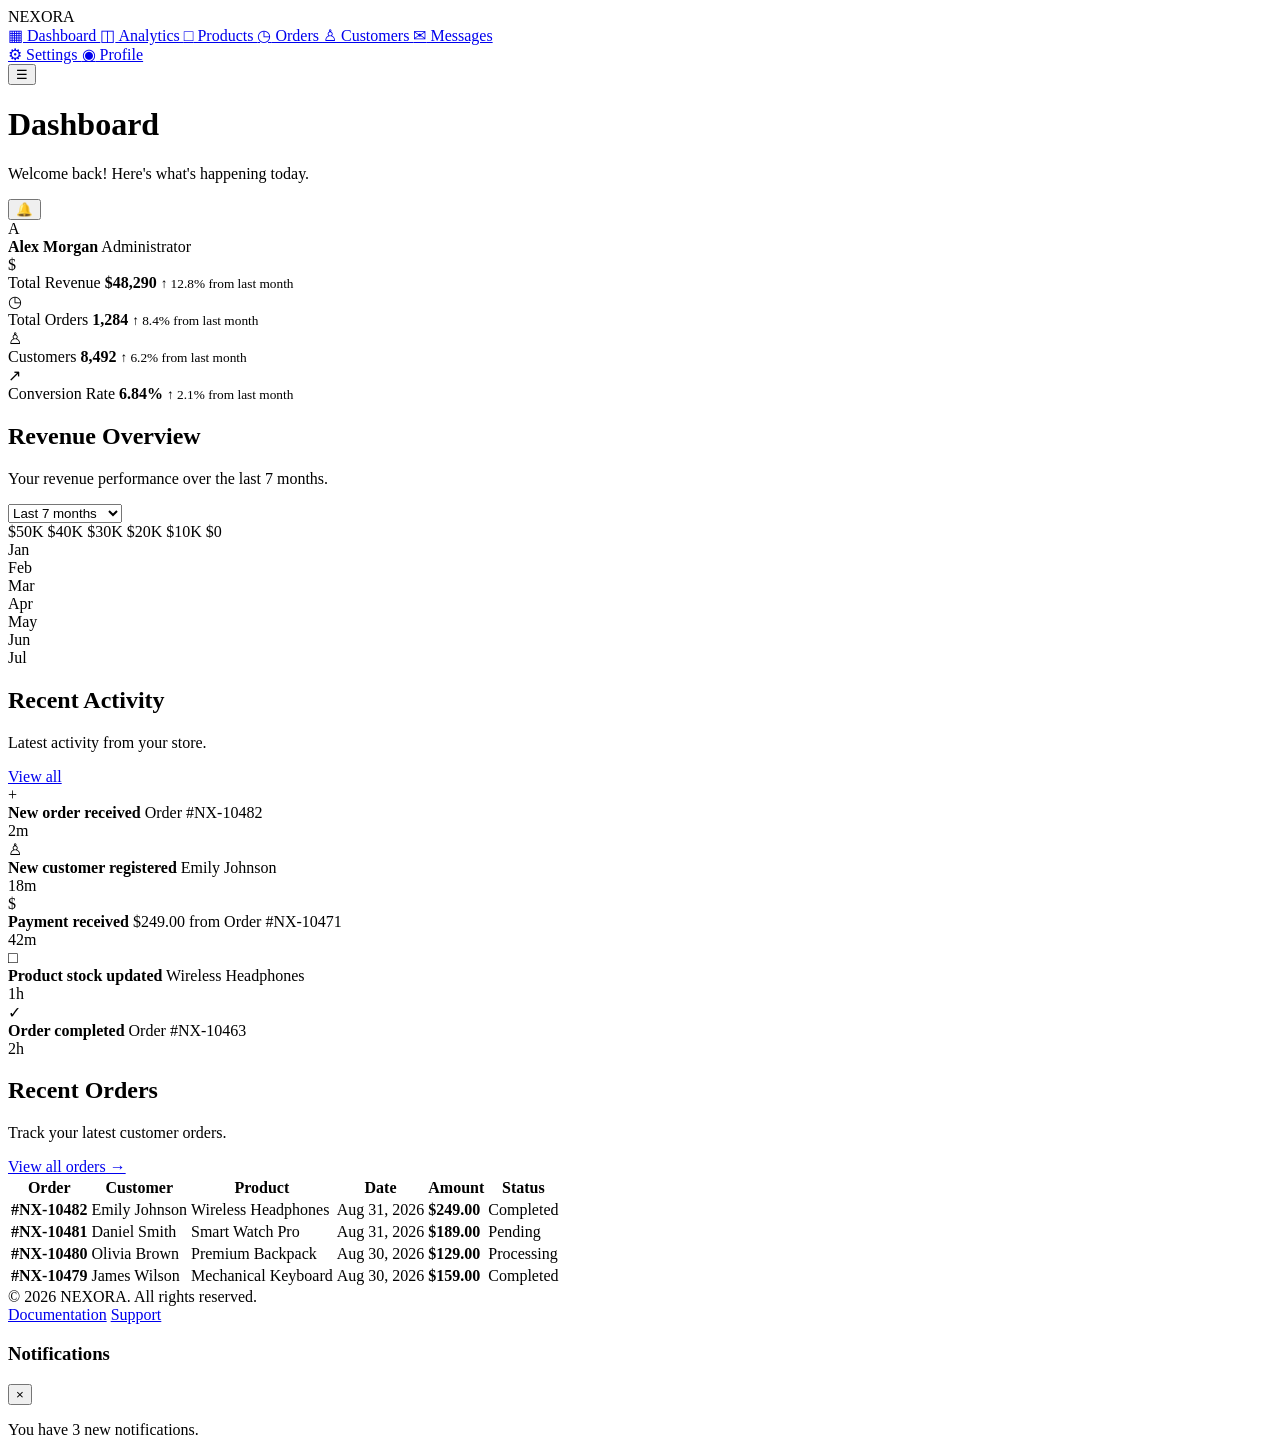
==== index.html @ 35845b74 "index.html" ====
<!DOCTYPE html>
<html lang="en">
<head>
    <meta charset="UTF-8">
    <meta name="viewport" content="width=device-width, initial-scale=1.0">

    <title>NEXORA — Modern Admin Dashboard</title>

    <meta name="description" content="NEXORA is a modern, professional and responsive admin dashboard template.">
    <meta name="author" content="NEXORA">
</head>
<body>

    <aside class="sidebar">

        <div class="logo">
            NEXORA
        </div>

        <nav class="navigation">

            <a href="#" class="nav-link active">
                <span>▦</span>
                Dashboard
            </a>

            <a href="#" class="nav-link">
                <span>◫</span>
                Analytics
            </a>

            <a href="#" class="nav-link">
                <span>□</span>
                Products
            </a>

            <a href="#" class="nav-link">
                <span>◷</span>
                Orders
            </a>

            <a href="#" class="nav-link">
                <span>♙</span>
                Customers
            </a>

            <a href="#" class="nav-link">
                <span>✉</span>
                Messages
            </a>

        </nav>

        <div class="sidebar-bottom">

            <a href="#" class="nav-link">
                <span>⚙</span>
                Settings
            </a>

            <a href="#" class="nav-link">
                <span>◉</span>
                Profile
            </a>

        </div>

    </aside>
        <main class="main-content">

        <header class="topbar">

            <div class="header-left">

                <button class="menu-button" id="menuButton">
                    ☰
                </button>

                <div>
                    <h1>Dashboard</h1>
                    <p>Welcome back! Here's what's happening today.</p>
                </div>

            </div>

            <div class="header-right">

                <button class="icon-button" id="notificationButton">
                    🔔
                    <span class="notification-dot"></span>
                </button>

                <div class="user-profile">

                    <div class="avatar">
                        A
                    </div>

                    <div class="user-info">
                        <strong>Alex Morgan</strong>
                        <span>Administrator</span>
                    </div>

                </div>

            </div>

        </header>
                <section class="stats-grid">

            <article class="stat-card">

                <div class="stat-icon">
                    $
                </div>

                <div class="stat-content">
                    <span class="stat-label">Total Revenue</span>
                    <strong class="stat-value">$48,290</strong>
                    <small class="positive">↑ 12.8% from last month</small>
                </div>

            </article>


            <article class="stat-card">

                <div class="stat-icon">
                    ◷
                </div>

                <div class="stat-content">
                    <span class="stat-label">Total Orders</span>
                    <strong class="stat-value">1,284</strong>
                    <small class="positive">↑ 8.4% from last month</small>
                </div>

            </article>


            <article class="stat-card">

                <div class="stat-icon">
                    ♙
                </div>

                <div class="stat-content">
                    <span class="stat-label">Customers</span>
                    <strong class="stat-value">8,492</strong>
                    <small class="positive">↑ 6.2% from last month</small>
                </div>

            </article>


            <article class="stat-card">

                <div class="stat-icon">
                    ↗
                </div>

                <div class="stat-content">
                    <span class="stat-label">Conversion Rate</span>
                    <strong class="stat-value">6.84%</strong>
                    <small class="positive">↑ 2.1% from last month</small>
                </div>

            </article>

        </section>
                <section class="dashboard-grid">

            <article class="dashboard-card revenue-card">

                <div class="card-header">

                    <div>
                        <h2>Revenue Overview</h2>
                        <p>Your revenue performance over the last 7 months.</p>
                    </div>

                    <select id="revenuePeriod">
                        <option>Last 7 months</option>
                        <option>Last 30 days</option>
                        <option>Last 12 months</option>
                    </select>

                </div>

                <div class="chart-container">

                    <div class="chart-y-axis">
                        <span>$50K</span>
                        <span>$40K</span>
                        <span>$30K</span>
                        <span>$20K</span>
                        <span>$10K</span>
                        <span>$0</span>
                    </div>

                    <div class="chart">

                        <div class="grid-line"></div>
                        <div class="grid-line"></div>
                        <div class="grid-line"></div>
                        <div class="grid-line"></div>
                        <div class="grid-line"></div>

                        <div class="chart-bars">

                            <div class="bar-group">
                                <div class="bar" style="height: 45%;"></div>
                                <span>Jan</span>
                            </div>

                            <div class="bar-group">
                                <div class="bar" style="height: 58%;"></div>
                                <span>Feb</span>
                            </div>

                            <div class="bar-group">
                                <div class="bar" style="height: 52%;"></div>
                                <span>Mar</span>
                            </div>

                            <div class="bar-group">
                                <div class="bar" style="height: 70%;"></div>
                                <span>Apr</span>
                            </div>

                            <div class="bar-group">
                                <div class="bar" style="height: 64%;"></div>
                                <span>May</span>
                            </div>

                            <div class="bar-group">
                                <div class="bar" style="height: 82%;"></div>
                                <span>Jun</span>
                            </div>

                            <div class="bar-group">
                                <div class="bar" style="height: 94%;"></div>
                                <span>Jul</span>
                            </div>

                        </div>

                    </div>

                </div>

            </article>
                        <article class="dashboard-card activity-card">

                <div class="card-header">

                    <div>
                        <h2>Recent Activity</h2>
                        <p>Latest activity from your store.</p>
                    </div>

                    <a href="#" class="view-all">
                        View all
                    </a>

                </div>

                <div class="activity-list">

                    <div class="activity-item">

                        <div class="activity-icon">
                            +
                        </div>

                        <div class="activity-text">
                            <strong>New order received</strong>
                            <span>Order #NX-10482</span>
                        </div>

                        <time>2m</time>

                    </div>


                    <div class="activity-item">

                        <div class="activity-icon">
                            ♙
                        </div>

                        <div class="activity-text">
                            <strong>New customer registered</strong>
                            <span>Emily Johnson</span>
                        </div>

                        <time>18m</time>

                    </div>


                    <div class="activity-item">

                        <div class="activity-icon">
                            $
                        </div>

                        <div class="activity-text">
                            <strong>Payment received</strong>
                            <span>$249.00 from Order #NX-10471</span>
                        </div>

                        <time>42m</time>

                    </div>


                    <div class="activity-item">

                        <div class="activity-icon">
                            □
                        </div>

                        <div class="activity-text">
                            <strong>Product stock updated</strong>
                            <span>Wireless Headphones</span>
                        </div>

                        <time>1h</time>

                    </div>


                    <div class="activity-item">

                        <div class="activity-icon">
                            ✓
                        </div>

                        <div class="activity-text">
                            <strong>Order completed</strong>
                            <span>Order #NX-10463</span>
                        </div>

                        <time>2h</time>

                    </div>

                </div>

            </article>

        </section>
                <section class="dashboard-card orders-card">

            <div class="card-header">

                <div>
                    <h2>Recent Orders</h2>
                    <p>Track your latest customer orders.</p>
                </div>

                <a href="#" class="view-all">
                    View all orders →
                </a>

            </div>


            <div class="table-wrapper">

                <table>

                    <thead>

                        <tr>
                            <th>Order</th>
                            <th>Customer</th>
                            <th>Product</th>
                            <th>Date</th>
                            <th>Amount</th>
                            <th>Status</th>
                        </tr>

                    </thead>


                    <tbody>

                        <tr>

                            <td>
                                <strong>#NX-10482</strong>
                            </td>

                            <td>
                                Emily Johnson
                            </td>

                            <td>
                                Wireless Headphones
                            </td>

                            <td>
                                Aug 31, 2026
                            </td>

                            <td>
                                <strong>$249.00</strong>
                            </td>

                            <td>
                                <span class="status completed">
                                    Completed
                                </span>
                            </td>

                        </tr>


                        <tr>

                            <td>
                                <strong>#NX-10481</strong>
                            </td>

                            <td>
                                Daniel Smith
                            </td>

                            <td>
                                Smart Watch Pro
                            </td>

                            <td>
                                Aug 31, 2026
                            </td>

                            <td>
                                <strong>$189.00</strong>
                            </td>

                            <td>
                                <span class="status pending">
                                    Pending
                                </span>
                            </td>

                        </tr>


                        <tr>

                            <td>
                                <strong>#NX-10480</strong>
                            </td>

                            <td>
                                Olivia Brown
                            </td>

                            <td>
                                Premium Backpack
                            </td>

                            <td>
                                Aug 30, 2026
                            </td>

                            <td>
                                <strong>$129.00</strong>
                            </td>

                            <td>
                                <span class="status processing">
                                    Processing
                                </span>
                            </td>

                        </tr>


                        <tr>

                            <td>
                                <strong>#NX-10479</strong>
                            </td>

                            <td>
                                James Wilson
                            </td>

                            <td>
                                Mechanical Keyboard
                            </td>

                            <td>
                                Aug 30, 2026
                            </td>

                            <td>
                                <strong>$159.00</strong>
                            </td>

                            <td>
                                <span class="status completed">
                                    Completed
                                </span>
                            </td>

                        </tr>

                    </tbody>

                </table>

            </div>

        </section>
                <footer class="footer">

            <span>
                © 2026 NEXORA. All rights reserved.
            </span>

            <div>
                <a href="#">Documentation</a>
                <a href="#">Support</a>
            </div>

        </footer>

    </main>


    <div class="notification-panel" id="notificationPanel">

        <div class="notification-header">

            <h3>Notifications</h3>

            <button id="closeNotifications">
                ×
            </button>

        </div>

        <div class="notification-content">

            <p>
                You have 3 new notifications.
            </p>

        </div>

    </div>
        <script>

        const menuButton =
            document.getElementById("menuButton");

        const sidebar =
            document.querySelector(".sidebar");


        menuButton.addEventListener("click", function () {

            sidebar.classList.toggle("open");

        });


        const notificationButton =
            document.getElementById("notificationButton");

        const notificationPanel =
            document.getElementById("notificationPanel");

        const closeNotifications =
            document.getElementById("closeNotifications");


        notificationButton.addEventListener("click", function () {

            notificationPanel.classList.toggle("show");

        });


        closeNotifications.addEventListener("click", function () {

            notificationPanel.classList.remove("show");

        });


        document.addEventListener("click", function (event) {

            if (
                notificationPanel.classList.contains("show") &&
                !notificationPanel.contains(event.target) &&
                !notificationButton.contains(event.target)
            ) {

                notificationPanel.classList.remove("show");

            }

        });


        const revenuePeriod =
            document.getElementById("revenuePeriod");


        revenuePeriod.addEventListener("change", function () {

            console.log(
                "Selected period:",
                revenuePeriod.value
            );

        });

    </script>

</body>
</html>
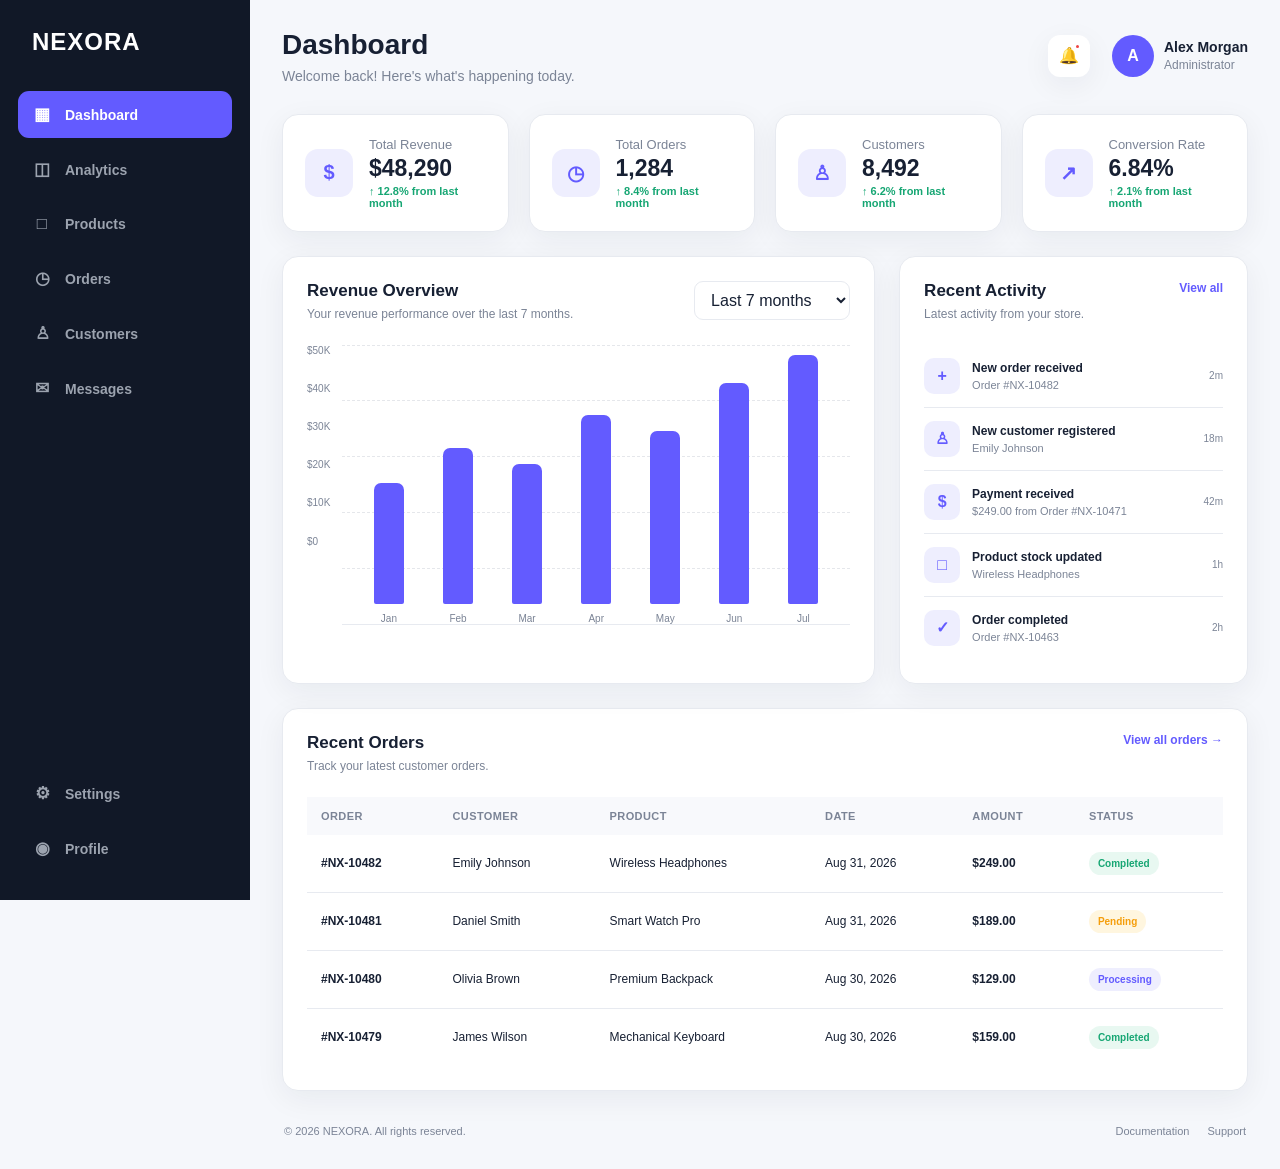
==== commit 00c0df68: "index.html" ====
--- a/index.html
+++ b/index.html
@@ -8,6 +8,7 @@
 
     <meta name="description" content="NEXORA is a modern, professional and responsive admin dashboard template.">
     <meta name="author" content="NEXORA">
+    <link rel="stylesheet" href="css/style.css">
 </head>
 <body>
 
@@ -554,75 +555,8 @@
         </div>
 
     </div>
-        <script>
-
-        const menuButton =
-            document.getElementById("menuButton");
-
-        const sidebar =
-            document.querySelector(".sidebar");
-
-
-        menuButton.addEventListener("click", function () {
-
-            sidebar.classList.toggle("open");
-
-        });
-
-
-        const notificationButton =
-            document.getElementById("notificationButton");
-
-        const notificationPanel =
-            document.getElementById("notificationPanel");
-
-        const closeNotifications =
-            document.getElementById("closeNotifications");
-
-
-        notificationButton.addEventListener("click", function () {
-
-            notificationPanel.classList.toggle("show");
-
-        });
-
-
-        closeNotifications.addEventListener("click", function () {
-
-            notificationPanel.classList.remove("show");
-
-        });
-
-
-        document.addEventListener("click", function (event) {
-
-            if (
-                notificationPanel.classList.contains("show") &&
-                !notificationPanel.contains(event.target) &&
-                !notificationButton.contains(event.target)
-            ) {
-
-                notificationPanel.classList.remove("show");
-
-            }
-
-        });
-
-
-        const revenuePeriod =
-            document.getElementById("revenuePeriod");
-
-
-        revenuePeriod.addEventListener("change", function () {
-
-            console.log(
-                "Selected period:",
-                revenuePeriod.value
-            );
-
-        });
-
-    </script>
-
+        
+    <script src="js/script.js"></script>
+    
 </body>
 </html>
--- a/css/style.css
+++ b/css/style.css
@@ -0,0 +1,1010 @@
+* {
+    margin: 0;
+    padding: 0;
+    box-sizing: border-box;
+}
+
+html {
+    scroll-behavior: smooth;
+}
+
+body {
+    font-family: Arial, Helvetica, sans-serif;
+    background: #f5f7fb;
+    color: #172033;
+    min-height: 100vh;
+}
+
+a {
+    text-decoration: none;
+    color: inherit;
+}
+
+button,
+select {
+    font: inherit;
+}
+
+button {
+    border: none;
+    cursor: pointer;
+}
+
+ul {
+    list-style: none;
+}
+:root {
+    --primary: #635bff;
+    --primary-dark: #5046e5;
+    --background: #f5f7fb;
+    --surface: #ffffff;
+    --border: #e7eaf0;
+    --text: #172033;
+    --muted: #7b8496;
+    --success: #16a673;
+    --warning: #f59e0b;
+    --danger: #ef4444;
+    --sidebar-width: 250px;
+    --radius: 16px;
+    --shadow: 0 8px 30px rgba(23, 32, 51, 0.06);
+}
+
+body {
+    overflow-x: hidden;
+}
+
+.sidebar {
+    position: fixed;
+    top: 0;
+    left: 0;
+    width: var(--sidebar-width);
+    height: 100vh;
+    background: #111827;
+    color: #ffffff;
+    padding: 28px 18px;
+    display: flex;
+    flex-direction: column;
+    z-index: 1000;
+}
+
+.logo {
+    font-size: 24px;
+    font-weight: 800;
+    letter-spacing: 1px;
+    padding: 0 14px 35px;
+}
+
+.navigation {
+    display: flex;
+    flex-direction: column;
+    gap: 8px;
+}
+
+.nav-link {
+    display: flex;
+    align-items: center;
+    gap: 13px;
+    padding: 13px 14px;
+    border-radius: 11px;
+    color: #9ca3af;
+    font-size: 14px;
+    font-weight: 600;
+    transition: 0.2s ease;
+}
+
+.nav-link span {
+    width: 20px;
+    text-align: center;
+    font-size: 17px;
+}
+
+.nav-link:hover {
+    background: #1f2937;
+    color: #ffffff;
+}
+
+.nav-link.active {
+    background: var(--primary);
+    color: #ffffff;
+}
+
+.sidebar-bottom {
+    margin-top: auto;
+    display: flex;
+    flex-direction: column;
+    gap: 8px;
+}
+.main-content {
+    margin-left: var(--sidebar-width);
+    min-height: 100vh;
+    padding: 28px 32px;
+}
+
+.topbar {
+    display: flex;
+    align-items: center;
+    justify-content: space-between;
+    gap: 20px;
+    margin-bottom: 30px;
+}
+
+.header-left {
+    display: flex;
+    align-items: center;
+    gap: 15px;
+}
+
+.header-left h1 {
+    font-size: 28px;
+    line-height: 1.2;
+    margin-bottom: 6px;
+}
+
+.header-left p {
+    color: var(--muted);
+    font-size: 14px;
+}
+
+.header-right {
+    display: flex;
+    align-items: center;
+    gap: 22px;
+}
+
+.menu-button {
+    display: none;
+    width: 42px;
+    height: 42px;
+    border-radius: 10px;
+    background: var(--surface);
+    color: var(--text);
+    box-shadow: var(--shadow);
+}
+
+.icon-button {
+    position: relative;
+    width: 42px;
+    height: 42px;
+    border-radius: 12px;
+    background: var(--surface);
+    color: var(--text);
+    box-shadow: var(--shadow);
+}
+
+.notification-dot {
+    position: absolute;
+    top: 8px;
+    right: 9px;
+    width: 7px;
+    height: 7px;
+    border-radius: 50%;
+    background: var(--danger);
+    border: 2px solid var(--surface);
+}
+
+.user-profile {
+    display: flex;
+    align-items: center;
+    gap: 10px;
+}
+
+.avatar {
+    width: 42px;
+    height: 42px;
+    border-radius: 50%;
+    background: var(--primary);
+    color: #ffffff;
+    display: grid;
+    place-items: center;
+    font-weight: 700;
+}
+
+.user-info {
+    display: flex;
+    flex-direction: column;
+    gap: 3px;
+}
+
+.user-info strong {
+    font-size: 14px;
+}
+
+.user-info span {
+    color: var(--muted);
+    font-size: 12px;
+}
+.stats-grid {
+    display: grid;
+    grid-template-columns: repeat(4, 1fr);
+    gap: 20px;
+    margin-bottom: 24px;
+}
+
+.stat-card {
+    background: var(--surface);
+    border: 1px solid var(--border);
+    border-radius: var(--radius);
+    padding: 22px;
+    display: flex;
+    align-items: center;
+    gap: 16px;
+    box-shadow: var(--shadow);
+    transition: transform 0.2s ease, box-shadow 0.2s ease;
+}
+
+.stat-card:hover {
+    transform: translateY(-3px);
+    box-shadow: 0 12px 35px rgba(23, 32, 51, 0.1);
+}
+
+.stat-icon {
+    width: 48px;
+    height: 48px;
+    border-radius: 13px;
+    background: #eeeefe;
+    color: var(--primary);
+    display: grid;
+    place-items: center;
+    font-size: 20px;
+    font-weight: 700;
+    flex-shrink: 0;
+}
+
+.stat-content {
+    display: flex;
+    flex-direction: column;
+    gap: 5px;
+    min-width: 0;
+}
+
+.stat-label {
+    color: var(--muted);
+    font-size: 13px;
+}
+
+.stat-value {
+    font-size: 23px;
+    line-height: 1;
+}
+
+.positive {
+    color: var(--success);
+    font-size: 11px;
+    font-weight: 600;
+}
+.dashboard-grid {
+    display: grid;
+    grid-template-columns: minmax(0, 1.7fr) minmax(320px, 1fr);
+    gap: 24px;
+    margin-bottom: 24px;
+}
+
+.dashboard-card {
+    background: var(--surface);
+    border: 1px solid var(--border);
+    border-radius: var(--radius);
+    box-shadow: var(--shadow);
+    padding: 24px;
+}
+
+.card-header {
+    display: flex;
+    align-items: flex-start;
+    justify-content: space-between;
+    gap: 20px;
+    margin-bottom: 24px;
+}
+
+.card-header h2 {
+    font-size: 17px;
+    margin-bottom: 6px;
+}
+
+.card-header p {
+    color: var(--muted);
+    font-size: 12px;
+}
+
+.card-header a {
+    color: var(--primary);
+    font-size: 12px;
+    font-weight: 700;
+    white-space: nowrap;
+}
+
+.card-header select {
+    border: 1px solid var(--border);
+    background: var(--surface);
+    color: var(--text);
+    padding: 9px 12px;
+    border-radius: 9px;
+    outline: none;
+}
+
+.chart-container {
+    height: 280px;
+    display: flex;
+    gap: 12px;
+}
+
+.chart-y-axis {
+    height: 230px;
+    display: flex;
+    flex-direction: column;
+    justify-content: space-between;
+    color: var(--muted);
+    font-size: 10px;
+    padding-bottom: 28px;
+}
+
+.chart {
+    position: relative;
+    flex: 1;
+    height: 280px;
+    border-bottom: 1px solid var(--border);
+}
+
+.grid-line {
+    position: relative;
+    height: 20%;
+    border-top: 1px dashed #e5e7eb;
+}
+
+.chart-bars {
+    position: absolute;
+    inset: 0;
+    display: flex;
+    align-items: flex-end;
+    justify-content: space-around;
+    padding: 10px 12px 0;
+}
+
+.bar-group {
+    height: 100%;
+    display: flex;
+    flex-direction: column;
+    justify-content: flex-end;
+    align-items: center;
+    gap: 9px;
+}
+
+.bar {
+    width: 30px;
+    min-height: 15px;
+    background: var(--primary);
+    border-radius: 7px 7px 2px 2px;
+    transition: height 0.3s ease, opacity 0.2s ease;
+}
+
+.bar:hover {
+    opacity: 0.75;
+}
+
+.bar-group span {
+    color: var(--muted);
+    font-size: 10px;
+}
+.activity-list {
+    display: flex;
+    flex-direction: column;
+}
+
+.activity-item {
+    display: flex;
+    align-items: center;
+    gap: 12px;
+    padding: 13px 0;
+    border-bottom: 1px solid var(--border);
+}
+
+.activity-item:last-child {
+    border-bottom: none;
+}
+
+.activity-icon {
+    width: 36px;
+    height: 36px;
+    border-radius: 10px;
+    background: #eeeefe;
+    color: var(--primary);
+    display: grid;
+    place-items: center;
+    font-weight: 700;
+    flex-shrink: 0;
+}
+
+.activity-text {
+    display: flex;
+    flex-direction: column;
+    gap: 4px;
+    min-width: 0;
+    flex: 1;
+}
+
+.activity-text strong {
+    font-size: 12px;
+}
+
+.activity-text span {
+    color: var(--muted);
+    font-size: 11px;
+    white-space: nowrap;
+    overflow: hidden;
+    text-overflow: ellipsis;
+}
+
+.activity-item time {
+    color: var(--muted);
+    font-size: 10px;
+    white-space: nowrap;
+}
+.orders-card {
+    margin-bottom: 24px;
+}
+
+.table-wrapper {
+    width: 100%;
+    overflow-x: auto;
+}
+
+table {
+    width: 100%;
+    border-collapse: collapse;
+    min-width: 720px;
+}
+
+th {
+    text-align: left;
+    padding: 13px 14px;
+    background: #f8f9fc;
+    color: var(--muted);
+    font-size: 11px;
+    font-weight: 700;
+    text-transform: uppercase;
+    letter-spacing: 0.4px;
+}
+
+td {
+    padding: 17px 14px;
+    border-bottom: 1px solid var(--border);
+    font-size: 12px;
+    color: var(--text);
+}
+
+tbody tr:last-child td {
+    border-bottom: none;
+}
+
+tbody tr:hover {
+    background: #fafbff;
+}
+
+.status {
+    display: inline-flex;
+    align-items: center;
+    padding: 6px 9px;
+    border-radius: 20px;
+    font-size: 10px;
+    font-weight: 700;
+}
+
+.status.completed {
+    background: #e8f8f1;
+    color: var(--success);
+}
+
+.status.pending {
+    background: #fff6df;
+    color: var(--warning);
+}
+
+.status.processing {
+    background: #eeeefe;
+    color: var(--primary);
+}
+.footer {
+    display: flex;
+    align-items: center;
+    justify-content: space-between;
+    gap: 20px;
+    padding: 10px 2px 4px;
+    color: var(--muted);
+    font-size: 11px;
+}
+
+.footer div {
+    display: flex;
+    gap: 18px;
+}
+
+.footer a {
+    transition: color 0.2s ease;
+}
+
+.footer a:hover {
+    color: var(--primary);
+}
+
+.notification-panel {
+    position: fixed;
+    top: 82px;
+    right: 32px;
+    width: 320px;
+    background: var(--surface);
+    border: 1px solid var(--border);
+    border-radius: 16px;
+    box-shadow: 0 20px 50px rgba(23, 32, 51, 0.15);
+    padding: 18px;
+    opacity: 0;
+    visibility: hidden;
+    transform: translateY(-10px);
+    transition: 0.2s ease;
+    z-index: 2000;
+}
+
+.notification-panel.show {
+    opacity: 1;
+    visibility: visible;
+    transform: translateY(0);
+}
+
+.notification-header {
+    display: flex;
+    align-items: center;
+    justify-content: space-between;
+    padding-bottom: 14px;
+    border-bottom: 1px solid var(--border);
+}
+
+.notification-header h3 {
+    font-size: 15px;
+}
+
+.notification-header button {
+    width: 30px;
+    height: 30px;
+    border-radius: 8px;
+    background: #f3f4f6;
+    color: var(--text);
+    font-size: 20px;
+}
+
+.notification-content {
+    padding-top: 16px;
+}
+
+.notification-content p {
+    color: var(--muted);
+    font-size: 12px;
+    line-height: 1.6;
+}
+@media (max-width: 1100px) {
+
+    .stats-grid {
+        grid-template-columns: repeat(2, 1fr);
+    }
+
+    .dashboard-grid {
+        grid-template-columns: 1fr;
+    }
+
+}
+
+
+@media (max-width: 760px) {
+
+    .sidebar {
+        transform: translateX(-100%);
+        transition: transform 0.25s ease;
+    }
+
+    .sidebar.open {
+        transform: translateX(0);
+    }
+
+    .main-content {
+        margin-left: 0;
+        padding: 20px 16px;
+    }
+
+    .menu-button {
+        display: block;
+    }
+
+    .topbar {
+        align-items: flex-start;
+    }
+
+    .user-info {
+        display: none;
+    }
+
+    .header-right {
+        gap: 10px;
+    }
+
+    .header-left h1 {
+        font-size: 23px;
+    }
+
+    .header-left p {
+        font-size: 12px;
+    }
+
+    .stats-grid {
+        grid-template-columns: 1fr;
+    }
+
+    .dashboard-card {
+        padding: 18px;
+    }
+
+    .card-header {
+        flex-direction: column;
+        align-items: flex-start;
+    }
+
+    .card-header select {
+        width: 100%;
+    }
+
+    .footer {
+        flex-direction: column;
+        align-items: flex-start;
+        padding-bottom: 15px;
+    }
+
+    .notification-panel {
+        right: 16px;
+        left: 16px;
+        width: auto;
+    }
+
+}
+.settings-form {
+    display: flex;
+    flex-direction: column;
+    gap: 18px;
+}
+
+.form-row {
+    display: grid;
+    grid-template-columns: 1fr 1fr;
+    gap: 18px;
+}
+
+.form-group {
+    display: flex;
+    flex-direction: column;
+    gap: 8px;
+}
+
+.form-group label {
+    font-size: 12px;
+    font-weight: 700;
+    color: var(--text);
+}
+
+.form-group input,
+.form-group select {
+    width: 100%;
+    padding: 12px 14px;
+    border: 1px solid var(--border);
+    border-radius: 10px;
+    background: var(--surface);
+    color: var(--text);
+    font-size: 13px;
+    outline: none;
+    transition: border-color 0.2s ease, box-shadow 0.2s ease;
+}
+
+.form-group input:focus,
+.form-group select:focus {
+    border-color: var(--primary);
+    box-shadow: 0 0 0 3px rgba(99, 91, 255, 0.1);
+}
+
+.form-group input:disabled {
+    background: #f8f9fc;
+    color: var(--muted);
+    cursor: not-allowed;
+}
+
+.settings-list {
+    display: flex;
+    flex-direction: column;
+}
+
+.setting-item {
+    display: flex;
+    align-items: center;
+    justify-content: space-between;
+    gap: 20px;
+    padding: 17px 0;
+    border-bottom: 1px solid var(--border);
+}
+
+.setting-item:last-child {
+    border-bottom: none;
+}
+
+.setting-item > div {
+    display: flex;
+    flex-direction: column;
+    gap: 5px;
+    min-width: 0;
+}
+
+.setting-item strong {
+    font-size: 13px;
+}
+
+.setting-item span {
+    color: var(--muted);
+    font-size: 11px;
+    line-height: 1.5;
+}
+
+.toggle {
+    position: relative;
+    width: 44px;
+    height: 24px;
+    flex-shrink: 0;
+}
+
+.toggle input {
+    opacity: 0;
+    width: 0;
+    height: 0;
+}
+
+.toggle-slider {
+    position: absolute;
+    inset: 0;
+    background: #d1d5db;
+    border-radius: 30px;
+    cursor: pointer;
+    transition: 0.25s ease;
+}
+
+.toggle-slider::before {
+    content: "";
+    position: absolute;
+    width: 18px;
+    height: 18px;
+    left: 3px;
+    top: 3px;
+    background: #ffffff;
+    border-radius: 50%;
+    box-shadow: 0 2px 5px rgba(0, 0, 0, 0.15);
+    transition: 0.25s ease;
+}
+
+.toggle input:checked + .toggle-slider {
+    background: var(--primary);
+}
+
+.toggle input:checked + .toggle-slider::before {
+    transform: translateX(20px);
+}
+
+.settings-actions {
+    display: flex;
+    justify-content: flex-end;
+    gap: 12px;
+    margin: 24px 0;
+}
+
+.primary-button,
+.secondary-button {
+    padding: 11px 18px;
+    border-radius: 10px;
+    font-size: 12px;
+    font-weight: 700;
+    transition: 0.2s ease;
+}
+
+.primary-button {
+    background: var(--primary);
+    color: #ffffff;
+}
+
+.primary-button:hover {
+    background: var(--primary-dark);
+    transform: translateY(-1px);
+}
+
+.secondary-button {
+    background: var(--surface);
+    color: var(--text);
+    border: 1px solid var(--border);
+}
+
+.secondary-button:hover {
+    background: #f8f9fc;
+    border-color: #d7dbe5;
+}
+
+.profile-header {
+    display: flex;
+    align-items: center;
+    gap: 18px;
+}
+
+.profile-avatar {
+    width: 76px;
+    height: 76px;
+    border-radius: 22px;
+    background: linear-gradient(135deg, var(--primary), #8b85ff);
+    color: #ffffff;
+    display: grid;
+    place-items: center;
+    font-size: 28px;
+    font-weight: 800;
+    flex-shrink: 0;
+}
+
+.profile-header h2 {
+    font-size: 20px;
+    margin-bottom: 5px;
+}
+
+.profile-header p {
+    color: var(--primary);
+    font-size: 12px;
+    font-weight: 700;
+    margin-bottom: 4px;
+}
+
+.profile-header span {
+    color: var(--muted);
+    font-size: 11px;
+}
+@media (max-width: 760px) {
+
+    .form-row {
+        grid-template-columns: 1fr;
+    }
+
+    .setting-item {
+        align-items: flex-start;
+    }
+
+    .setting-item .toggle {
+        margin-top: 2px;
+    }
+
+    .profile-header {
+        align-items: flex-start;
+    }
+
+    .profile-avatar {
+        width: 64px;
+        height: 64px;
+        border-radius: 18px;
+        font-size: 24px;
+    }
+
+    .settings-actions {
+        justify-content: stretch;
+    }
+
+    .settings-actions button {
+        flex: 1;
+    }
+
+}
+.nav-link,
+.icon-button,
+.menu-button,
+.primary-button,
+.secondary-button,
+.card-header select {
+    -webkit-tap-highlight-color: transparent;
+}
+
+.nav-link:focus-visible,
+.icon-button:focus-visible,
+.menu-button:focus-visible,
+.primary-button:focus-visible,
+.secondary-button:focus-visible,
+.card-header select:focus-visible,
+.form-group input:focus-visible,
+.form-group select:focus-visible {
+    outline: 3px solid rgba(99, 91, 255, 0.25);
+    outline-offset: 2px;
+}
+
+@media (max-width: 480px) {
+
+    .main-content {
+        padding: 16px 12px;
+    }
+
+    .topbar {
+        gap: 10px;
+        margin-bottom: 22px;
+    }
+
+    .header-left {
+        gap: 10px;
+    }
+
+    .header-left h1 {
+        font-size: 21px;
+    }
+
+    .header-left p {
+        max-width: 190px;
+        line-height: 1.5;
+    }
+
+    .header-right {
+        gap: 7px;
+    }
+
+    .icon-button,
+    .menu-button {
+        width: 38px;
+        height: 38px;
+    }
+
+    .avatar {
+        width: 38px;
+        height: 38px;
+    }
+
+    .stat-card {
+        padding: 17px;
+    }
+
+    .stat-icon {
+        width: 42px;
+        height: 42px;
+    }
+
+    .stat-value {
+        font-size: 20px;
+    }
+
+    .dashboard-card {
+        padding: 16px;
+    }
+
+    .card-header {
+        margin-bottom: 18px;
+    }
+
+    .activity-item {
+        gap: 9px;
+    }
+
+    .activity-icon {
+        width: 32px;
+        height: 32px;
+        font-size: 11px;
+    }
+
+    .notification-panel {
+        top: 70px;
+    }
+
+    .settings-actions {
+        flex-direction: column;
+    }
+
+    .settings-actions button {
+        width: 100%;
+    }
+
+    .profile-header {
+        gap: 13px;
+    }
+
+    .profile-avatar {
+        width: 58px;
+        height: 58px;
+        font-size: 21px;
+    }
+
+}
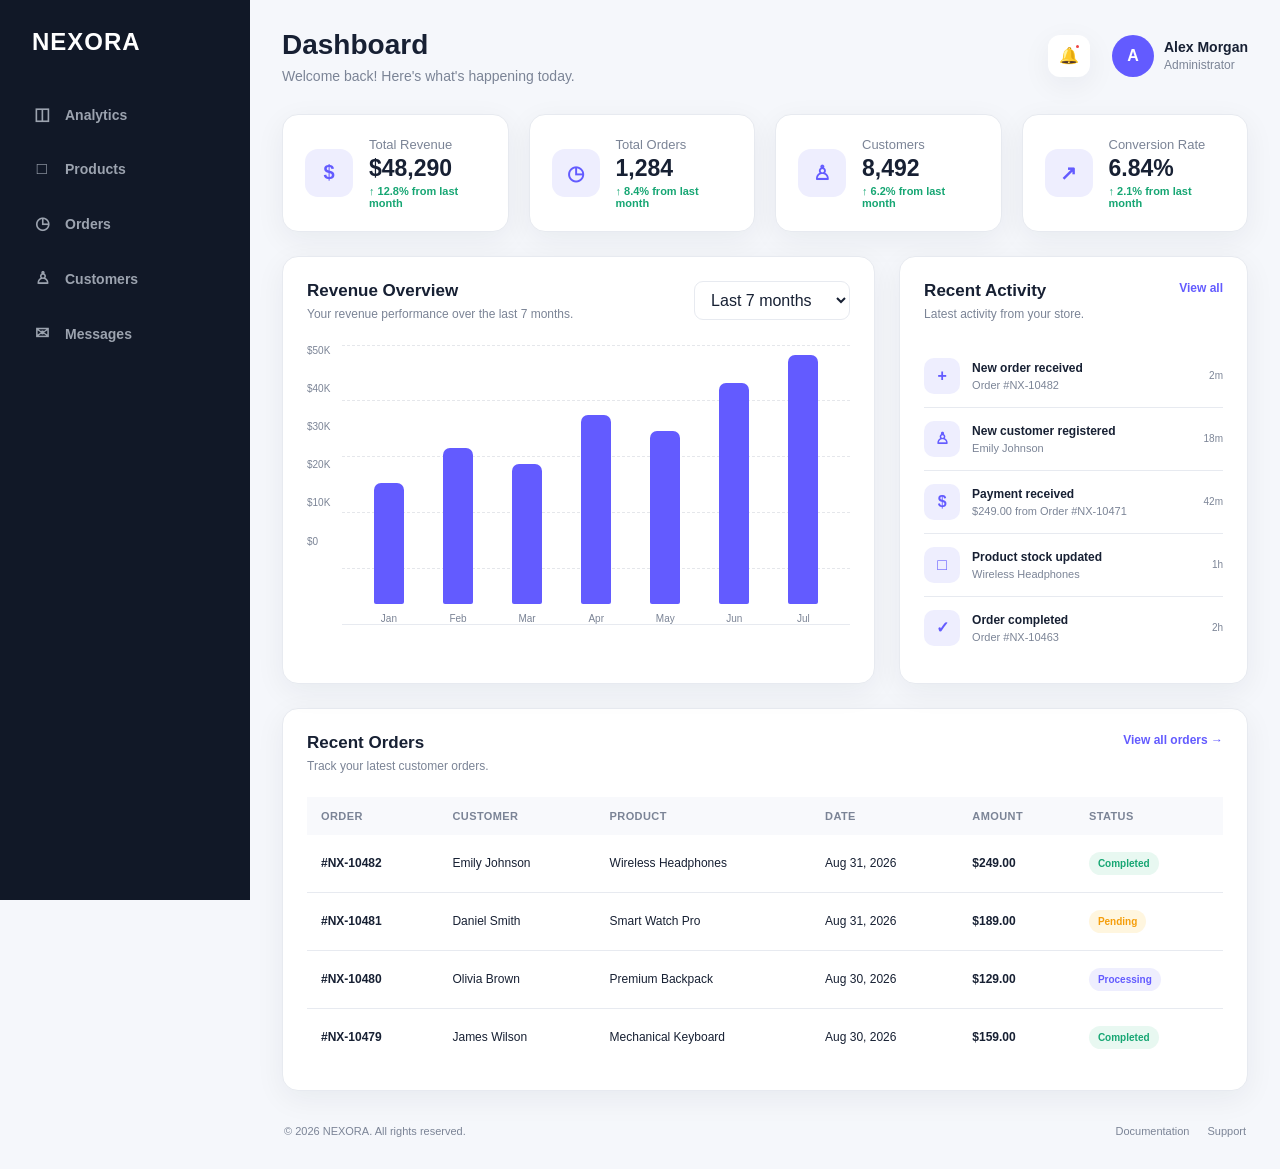
==== commit 8155283e: "index.html" ====
--- a/index.html
+++ b/index.html
@@ -20,51 +20,32 @@
 
         <nav class="navigation">
 
-            <a href="#" class="nav-link active">
-                <span>▦</span>
-                Dashboard
-            </a>
-
-            <a href="#" class="nav-link">
-                <span>◫</span>
-                Analytics
-            </a>
-
-            <a href="#" class="nav-link">
-                <span>□</span>
-                Products
-            </a>
-
-            <a href="#" class="nav-link">
-                <span>◷</span>
-                Orders
-            </a>
-
-            <a href="#" class="nav-link">
-                <span>♙</span>
-                Customers
-            </a>
-
-            <a href="#" class="nav-link">
-                <span>✉</span>
-                Messages
-            </a>
-
-        </nav>
-
-        <div class="sidebar-bottom">
-
-            <a href="#" class="nav-link">
-                <span>⚙</span>
-                Settings
-            </a>
-
-            <a href="#" class="nav-link">
-                <span>◉</span>
-                Profile
-            </a>
-
-        </div>
+       <a href="pages/analytics.html" class="nav-link">
+    <span>◫</span>
+    Analytics
+</a>
+
+<a href="pages/products.html" class="nav-link">
+    <span>□</span>
+    Products
+</a>
+
+<a href="pages/orders.html" class="nav-link">
+    <span>◷</span>
+    Orders
+</a>
+
+<a href="pages/customers.html" class="nav-link">
+    <span>♙</span>
+    Customers
+</a>
+
+<a href="pages/messages.html" class="nav-link">
+    <span>✉</span>
+    Messages
+</a>
+
+</div>
 
     </aside>
         <main class="main-content">
--- a/css/style.css
+++ b/css/style.css
@@ -89,7 +89,11 @@
     color: #9ca3af;
     font-size: 14px;
     font-weight: 600;
-    transition: 0.2s ease;
+    transition:
+        transform 0.25s ease,
+        background 0.25s ease,
+        color 0.25s ease,
+        box-shadow 0.25s ease;
 }
 
 .nav-link span {
@@ -101,6 +105,8 @@
 .nav-link:hover {
     background: #1f2937;
     color: #ffffff;
+    transform: translateX(6px);
+    box-shadow: 0 6px 18px rgba(0, 0, 0, 0.15);
 }
 
 .nav-link.active {
@@ -229,12 +235,14 @@
     align-items: center;
     gap: 16px;
     box-shadow: var(--shadow);
-    transition: transform 0.2s ease, box-shadow 0.2s ease;
+    transition:
+        transform 0.3s ease,
+        box-shadow 0.3s ease;
 }
 
 .stat-card:hover {
-    transform: translateY(-3px);
-    box-shadow: 0 12px 35px rgba(23, 32, 51, 0.1);
+    transform: translateY(-7px) scale(1.02);
+    box-shadow: 0 18px 40px rgba(23, 32, 51, 0.13);
 }
 
 .stat-icon {
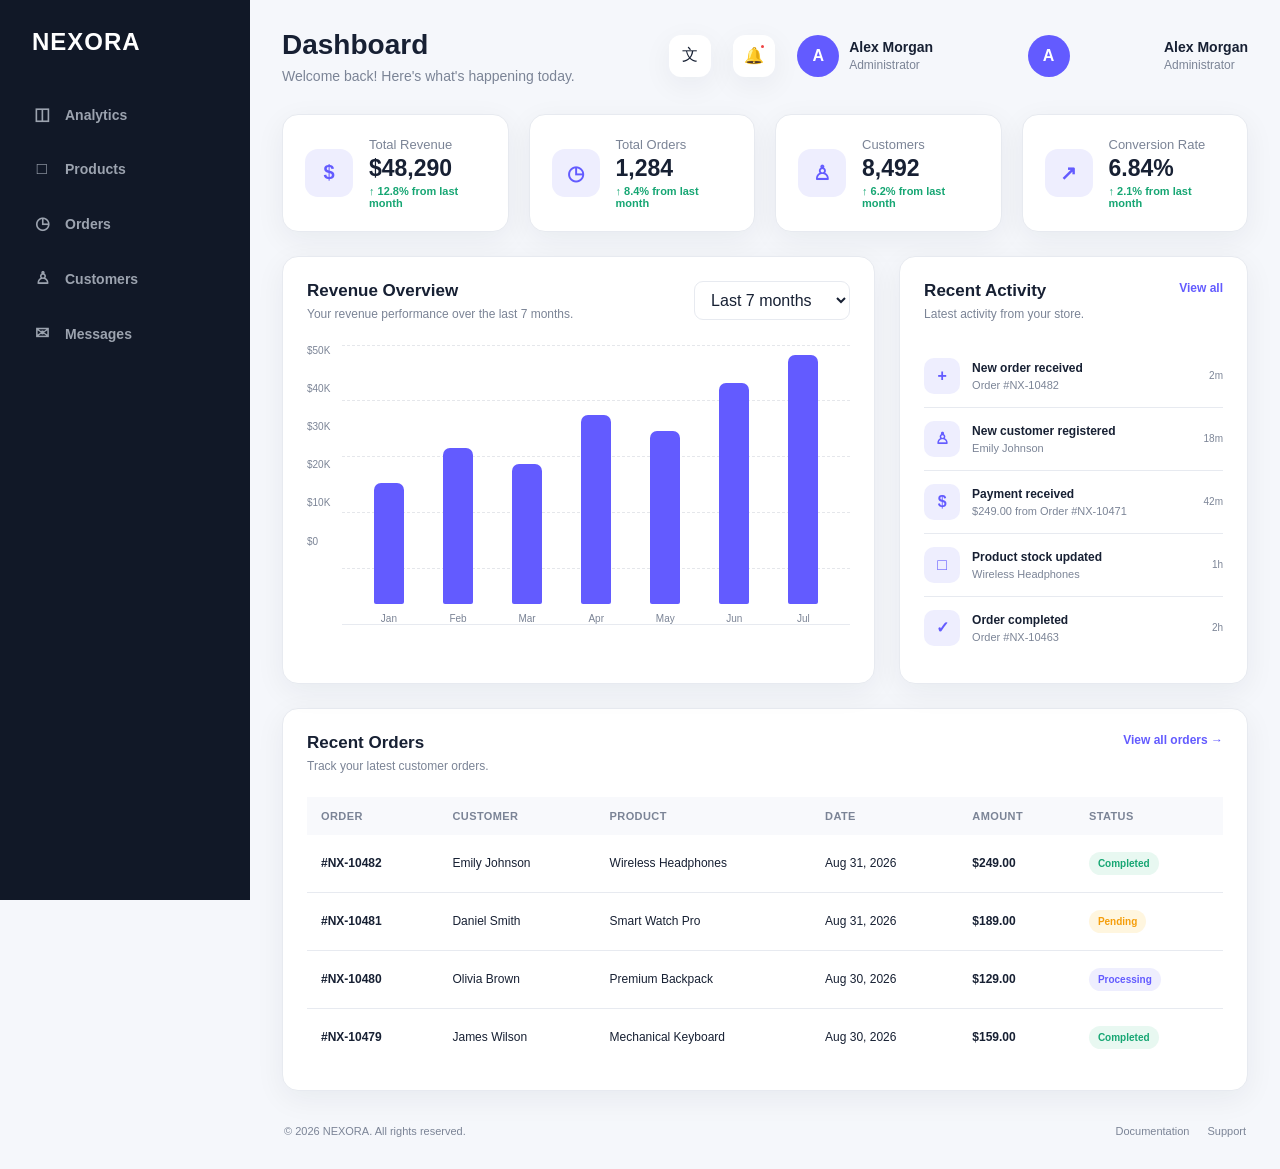
==== commit 15a637b8: "index.html" ====
--- a/index.html
+++ b/index.html
@@ -65,14 +65,61 @@
 
             </div>
 
-            <div class="header-right">
-
-                <button class="icon-button" id="notificationButton">
-                    🔔
-                    <span class="notification-dot"></span>
-                </button>
-
-                <div class="user-profile">
+          <div class="header-right">
+
+    <!-- LANGUAGE -->
+
+    <button
+        class="icon-button language-button"
+        id="languageButton"
+        type="button"
+        data-language-button
+        aria-label="Language"
+        title="Language"
+    >
+        文
+    </button>
+
+
+    <!-- NOTIFICATIONS -->
+
+    <button
+        class="icon-button"
+        id="notificationButton"
+        type="button"
+        aria-label="Notifications"
+    >
+        🔔
+
+        <span class="notification-dot"></span>
+
+    </button>
+
+
+    <!-- USER -->
+
+    <div class="user-profile">
+
+        <div class="avatar">
+            A
+        </div>
+
+
+        <div class="user-info">
+
+            <strong>
+                Alex Morgan
+            </strong>
+
+            <span>
+                Administrator
+            </span>
+
+        </div>
+
+    </div>
+
+</div>
 
                     <div class="avatar">
                         A
